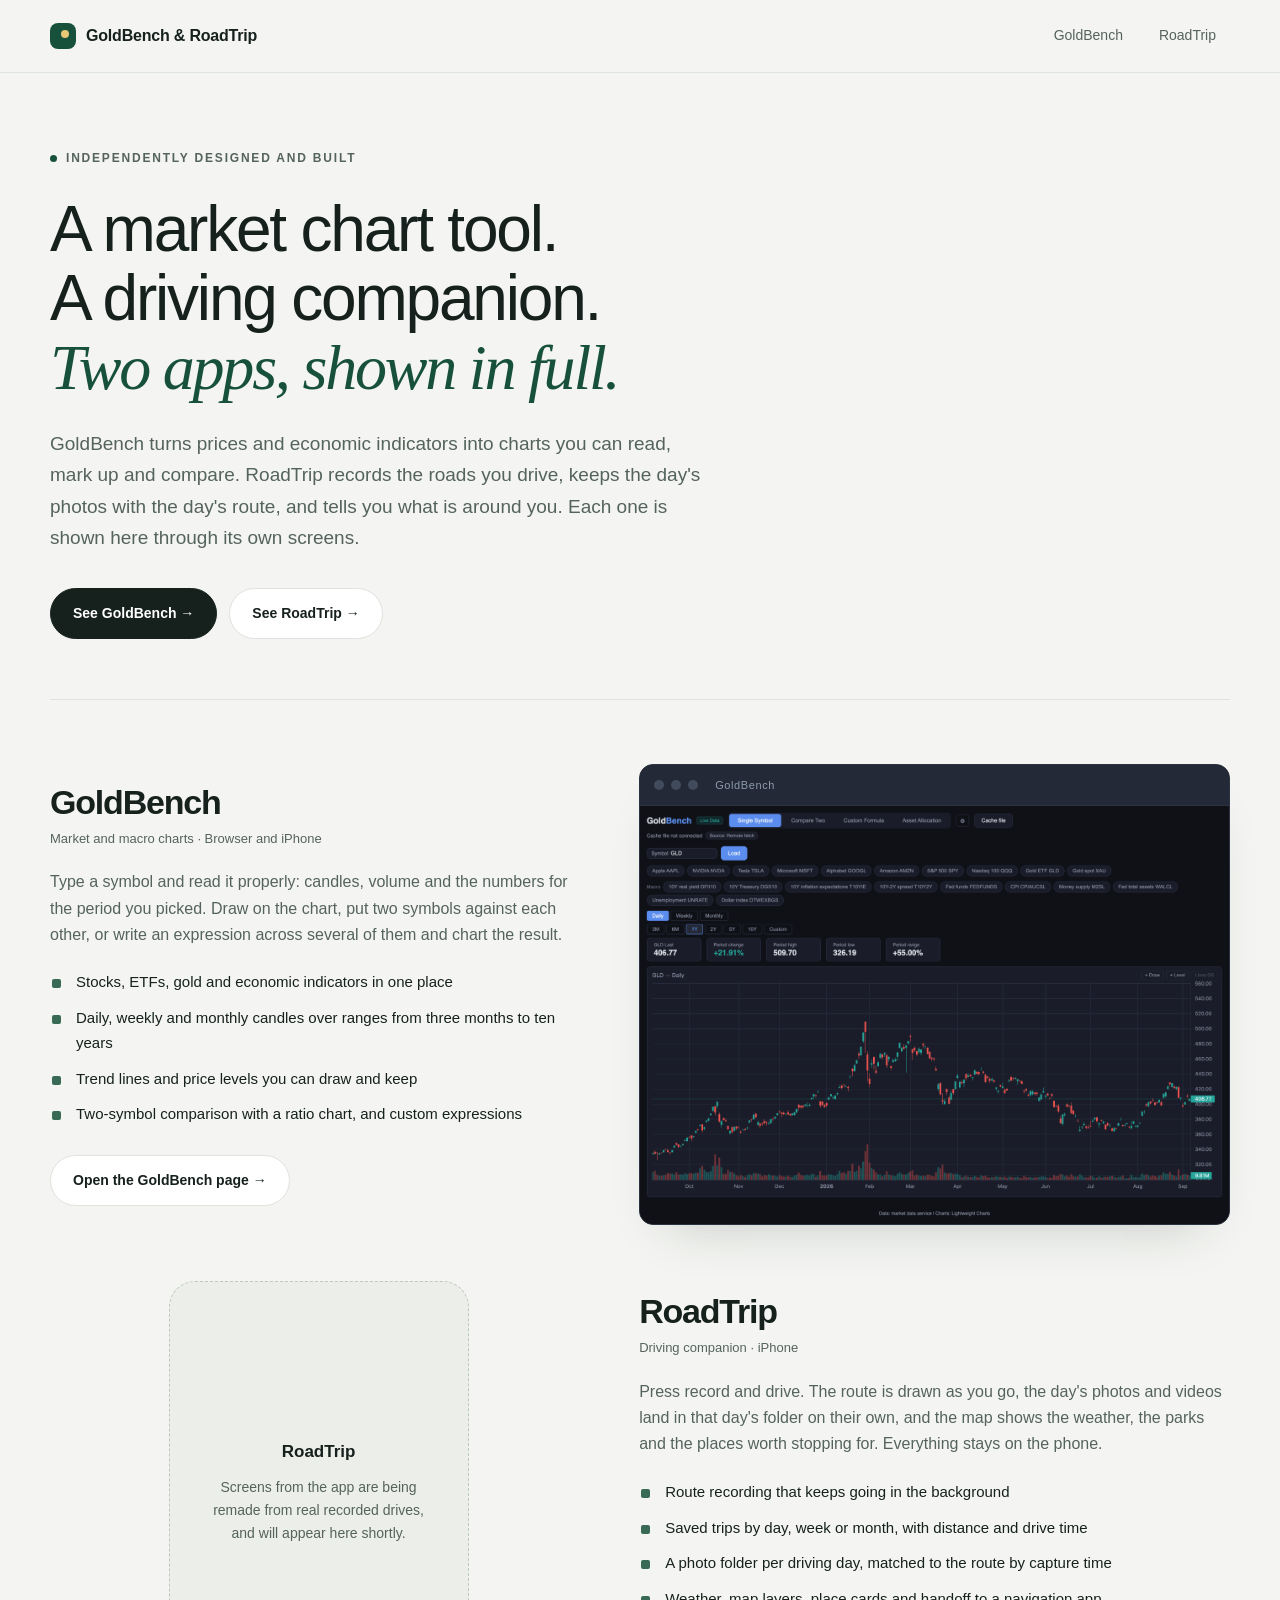
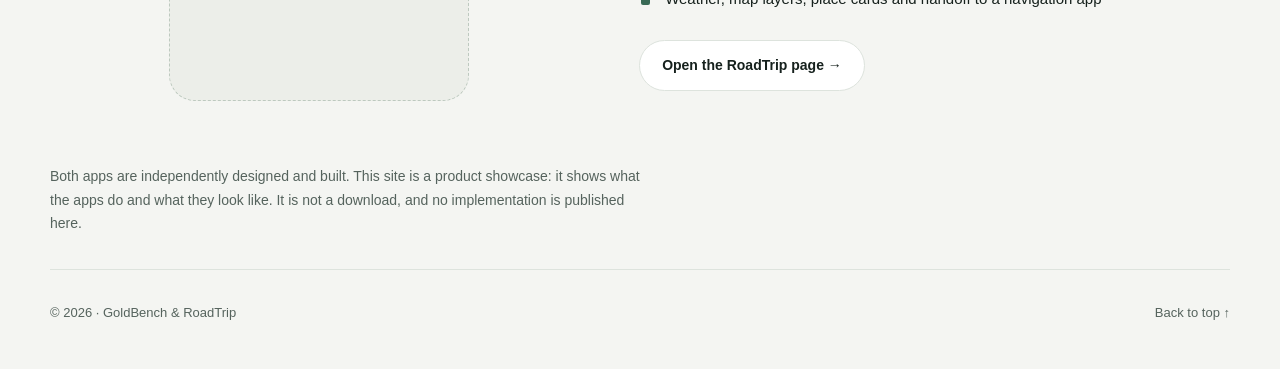
==== index.html @ 709e00e8 "Rebuild the showcase around the two apps Home page plus a page for each app, in English, describing " ====
<!doctype html>
<html lang="en">
<head>
<meta charset="utf-8">
<meta name="viewport" content="width=device-width, initial-scale=1">
<meta name="description" content="GoldBench and RoadTrip: two independently built apps, shown through their own screens.">
<meta name="theme-color" content="#f4f5f2">
<meta http-equiv="Content-Security-Policy" content="default-src 'self'; script-src 'self'; style-src 'self'; img-src 'self'; connect-src 'none'; object-src 'none'; base-uri 'none'; form-action 'none'">
<title>GoldBench &amp; RoadTrip</title>
<link rel="icon" href="favicon.svg" type="image/svg+xml">
<link rel="stylesheet" href="styles.css">
<script src="showcase.js" defer></script>
</head>
<body>
<a class="skip" href="#apps">Skip to the apps</a>
<header class="site-header">
  <div class="wrap">
    <a class="mark" href="index.html"><span class="glyph"></span>GoldBench &amp; RoadTrip</a>
    <nav class="site-nav" aria-label="Apps">
      <a href="goldbench.html">GoldBench</a>
      <a href="roadtrip.html">RoadTrip</a>
    </nav>
  </div>
</header>

<main id="top">
  <section class="hero wrap">
    <p class="eyebrow">Independently designed and built</p>
    <h1>A market chart tool.<br>A driving companion.<br><em>Two apps, shown in full.</em></h1>
    <p class="lede">GoldBench turns prices and economic indicators into charts you can read, mark up and compare. RoadTrip records the roads you drive, keeps the day's photos with the day's route, and tells you what is around you. Each one is shown here through its own screens.</p>
    <div class="hero-links">
      <a class="button dark" href="goldbench.html">See GoldBench →</a>
      <a class="button" href="roadtrip.html">See RoadTrip →</a>
    </div>
  </section>

  <section class="apps wrap" id="apps">
    <article class="app-card">
      <div>
        <h2>GoldBench</h2>
        <p class="app-kind">Market and macro charts · Browser and iPhone</p>
        <p class="body">Type a symbol and read it properly: candles, volume and the numbers for the period you picked. Draw on the chart, put two symbols against each other, or write an expression across several of them and chart the result.</p>
        <ul class="tick">
          <li>Stocks, ETFs, gold and economic indicators in one place</li>
          <li>Daily, weekly and monthly candles over ranges from three months to ten years</li>
          <li>Trend lines and price levels you can draw and keep</li>
          <li>Two-symbol comparison with a ratio chart, and custom expressions</li>
        </ul>
        <a class="button" href="goldbench.html">Open the GoldBench page →</a>
      </div>
      <div class="app-visual">
        <div class="window">
          <div class="window-bar"><span></span><span></span><span></span><span class="title">GoldBench</span></div>
          <img src="assets/goldbench-chart.png" alt="GoldBench showing a year of daily GLD candles with volume and period statistics" width="2800" height="1991" fetchpriority="high">
        </div>
      </div>
    </article>

    <article class="app-card flip">
      <div>
        <h2>RoadTrip</h2>
        <p class="app-kind">Driving companion · iPhone</p>
        <p class="body">Press record and drive. The route is drawn as you go, the day's photos and videos land in that day's folder on their own, and the map shows the weather, the parks and the places worth stopping for. Everything stays on the phone.</p>
        <ul class="tick">
          <li>Route recording that keeps going in the background</li>
          <li>Saved trips by day, week or month, with distance and drive time</li>
          <li>A photo folder per driving day, matched to the route by capture time</li>
          <li>Weather, map layers, place cards and handoff to a navigation app</li>
        </ul>
        <a class="button" href="roadtrip.html">Open the RoadTrip page →</a>
      </div>
      <div class="app-visual">
        <div class="pending">
          <p class="pending-title">RoadTrip</p>
          <p>Screens from the app are being remade from real recorded drives, and will appear here shortly.</p>
        </div>
      </div>
    </article>
  </section>

  <section class="note wrap">
    <p>Both apps are independently designed and built. This site is a product showcase: it shows what the apps do and what they look like. It is not a download, and no implementation is published here.</p>
  </section>
</main>

<footer class="wrap">
  <span>© 2026 · GoldBench &amp; RoadTrip</span>
  <a href="#top">Back to top ↑</a>
</footer>

<dialog id="viewer">
  <div class="viewer">
    <img id="viewer-image" alt="">
    <div class="viewer-bar"><p id="viewer-caption"></p><button id="viewer-close" autofocus>Close ×</button></div>
  </div>
</dialog>
</body>
</html>
---- styles.css ----
:root{
  --paper:#f4f5f2;--panel:#ffffff;--ink:#16211d;--muted:#55635d;--line:#dde3dd;
  --green:#17513b;--gold:#9a7a33;--dark:#12161c;
  --serif:Georgia,'Times New Roman',serif;
  --sans:-apple-system,BlinkMacSystemFont,'Segoe UI',Roboto,Helvetica,Arial,sans-serif;
}
*{box-sizing:border-box}
html{scroll-behavior:smooth;scroll-padding-top:90px}
body{margin:0;background:var(--paper);color:var(--ink);font:16px/1.65 var(--sans);-webkit-font-smoothing:antialiased}
a{color:inherit}
button{font:inherit}
img{max-width:100%;height:auto}
em{font-family:var(--serif);font-style:italic;font-weight:400;color:var(--green)}
a:focus-visible,button:focus-visible,summary:focus-visible{outline:3px solid #2f6fd0;outline-offset:4px}
.wrap{width:min(1180px,calc(100% - 80px));margin-inline:auto}
.skip{position:absolute;left:16px;top:-70px;background:var(--panel);padding:10px 18px;border-radius:8px;z-index:50}
.skip:focus{top:14px}

/* header */
.site-header{position:sticky;top:0;z-index:30;background:#f4f5f2eb;backdrop-filter:blur(10px);border-bottom:1px solid var(--line)}
.site-header .wrap{display:flex;align-items:center;justify-content:space-between;gap:24px;min-height:72px}
.mark{display:flex;align-items:center;gap:10px;text-decoration:none;font-weight:650;letter-spacing:-.2px}
.mark .glyph{width:26px;height:26px;border-radius:8px;background:var(--green);position:relative;flex:none}
.mark .glyph::after{content:"";position:absolute;inset:7px 7px auto auto;width:8px;height:8px;border-radius:50%;background:#e8c877}
.site-nav{display:flex;align-items:center;gap:8px;font-size:14px}
.site-nav a{text-decoration:none;padding:8px 14px;border-radius:99px;color:var(--muted)}
.site-nav a:hover{background:#e7ebe5;color:var(--ink)}
.site-nav a[aria-current="page"]{background:var(--ink);color:#fff}

/* hero */
.hero{padding-block:76px 60px;border-bottom:1px solid var(--line)}
.eyebrow{font-size:12px;font-weight:650;letter-spacing:1.8px;text-transform:uppercase;color:var(--muted);display:flex;align-items:center;gap:9px;margin:0 0 26px}
.eyebrow::before{content:"";width:7px;height:7px;border-radius:50%;background:var(--green);flex:none}
h1{font-size:clamp(40px,5.4vw,64px);line-height:1.08;letter-spacing:-2.2px;font-weight:500;margin:0 0 26px;max-width:19ch}
.lede{font-size:19px;color:var(--muted);max-width:62ch;margin:0}
.hero-links{display:flex;flex-wrap:wrap;gap:12px;margin-top:34px}
.button{display:inline-flex;align-items:center;gap:12px;padding:13px 22px;border-radius:99px;text-decoration:none;font-size:14px;font-weight:600;border:1px solid var(--line);background:var(--panel)}
.button:hover{border-color:#b9c5bb}
.button.dark{background:var(--ink);color:#fff;border-color:var(--ink)}
.button.dark:hover{background:#27352f}

/* app cards on the home page */
.apps{padding-block:64px 30px;display:grid;gap:56px}
.app-card{display:grid;grid-template-columns:minmax(0,1fr) minmax(0,1.1fr);gap:52px;align-items:center}
.app-card .app-visual{display:flex;justify-content:center}
.app-card .phone{max-width:264px}
.app-card.flip .app-visual{order:-1}
.app-card h2{font-size:34px;letter-spacing:-1.2px;line-height:1.15;margin:0 0 6px;font-weight:600}
.app-kind{font-size:13px;color:var(--muted);margin:0 0 20px}
.app-card p.body{color:var(--muted);margin:0 0 22px}
.tick{list-style:none;padding:0;margin:0 0 28px;display:grid;gap:11px}
.tick li{position:relative;padding-left:26px;font-size:15px}
.tick li::before{content:"";position:absolute;left:2px;top:9px;width:9px;height:9px;border-radius:2px;background:var(--green);opacity:.85}

/* frames */
.window{background:#1b1f27;border:1px solid #2b3340;border-radius:14px;overflow:hidden;box-shadow:0 26px 50px -30px #1b2a2440}
.window-bar{display:flex;align-items:center;gap:7px;padding:11px 14px;background:#232936;border-bottom:1px solid #2b3340}
.window-bar span{width:10px;height:10px;border-radius:50%;background:#414b5c}
.window-bar .title{margin-left:10px;width:auto;height:auto;border-radius:0;background:none;color:#8e9bad;font-size:11px;letter-spacing:.6px}
.window img{display:block;width:100%}
.shot{border:0;padding:0;background:none;display:block;width:100%;cursor:zoom-in;text-align:left}
.phone{width:100%;max-width:290px;border:8px solid #1e2422;border-radius:40px;overflow:hidden;background:#1e2422;box-shadow:0 24px 44px -26px #16211d59;line-height:0}
.phone img{display:block;width:100%}

/* app page sections */
.page-head{padding-block:66px 44px;border-bottom:1px solid var(--line)}
.page-head h1{max-width:20ch}
.meta-row{display:flex;flex-wrap:wrap;gap:8px;margin-top:26px}
.meta-row span{font-size:12.5px;border:1px solid var(--line);background:var(--panel);border-radius:99px;padding:6px 13px;color:var(--muted)}
.feature{padding-block:62px;border-bottom:1px solid var(--line);display:grid;gap:40px}
.feature-head{display:grid;grid-template-columns:minmax(0,7fr) minmax(0,5fr);gap:44px;align-items:start}
.feature-num{font-size:12px;letter-spacing:1.6px;color:var(--muted);margin:0 0 12px}
.feature h2{font-size:30px;line-height:1.2;letter-spacing:-1px;margin:0;font-weight:600;max-width:18ch}
.feature-head p{margin:0;color:var(--muted)}
.caption{font-size:13px;color:var(--muted);margin:14px 0 0}
.phone-row{display:flex;flex-wrap:wrap;gap:28px;align-items:flex-start}
.phone-item{width:min(290px,100%)}
.phone-item .caption{margin-top:12px}

/* steps */
.steps{padding-block:62px;border-bottom:1px solid var(--line)}
.steps h2{font-size:30px;letter-spacing:-1px;margin:0 0 34px;font-weight:600}
.steps ol{list-style:none;counter-reset:step;padding:0;margin:0;display:grid;gap:2px;grid-template-columns:repeat(auto-fit,minmax(255px,1fr))}
.steps li{counter-increment:step;background:var(--panel);border:1px solid var(--line);padding:24px;display:grid;gap:8px;align-content:start}
.steps li::before{content:counter(step,decimal-leading-zero);font-size:12px;letter-spacing:1.4px;color:var(--green);font-weight:700}
.steps strong{font-weight:600}
.steps span{color:var(--muted);font-size:14.5px}

.note{padding-block:34px;color:var(--muted);font-size:14px;border-bottom:1px solid var(--line)}
.note p{margin:0;max-width:78ch}
footer{padding-block:32px 46px;display:flex;flex-wrap:wrap;gap:14px;justify-content:space-between;color:var(--muted);font-size:13px}
footer a{text-decoration:none}
footer a:hover{text-decoration:underline}

/* lightbox */
dialog{border:0;padding:0;background:none;max-width:96vw;max-height:96vh}
dialog::backdrop{background:#0d1512e6}
.viewer{display:grid;gap:14px;justify-items:center}
.viewer img{max-height:82vh;width:auto;border-radius:10px;background:#12161c}
.viewer-bar{display:flex;align-items:center;gap:18px;color:#e7ece8;font-size:13px}
.viewer-bar button{background:#ffffff1f;border:1px solid #ffffff3d;color:#fff;border-radius:99px;padding:7px 15px;cursor:pointer;font-size:13px}

@media (max-width:980px){
  .wrap{width:calc(100% - 44px)}
  .app-card,.feature-head{grid-template-columns:1fr;gap:30px}
  .app-card.flip .app-visual{order:0}
  h1{letter-spacing:-1.6px}
  .hero{padding-block:56px 44px}
}
@media (max-width:560px){
  .site-nav a{padding:7px 10px}
  .feature{padding-block:44px}
  .phone-row{gap:22px;justify-content:center}
}
@media (prefers-reduced-motion:reduce){html{scroll-behavior:auto}}
@media print{
  .site-header,.hero-links,dialog{display:none}
  body{background:#fff}
  .feature,.steps{break-inside:avoid}
}

/* compact feature grid for the parts without a screen of their own */
.grid-section{padding-block:62px;border-bottom:1px solid var(--line)}
.grid-section h2{font-size:30px;letter-spacing:-1px;margin:0 0 10px;font-weight:600}
.grid-section .lede{margin-bottom:34px}
.cards{display:grid;gap:2px;grid-template-columns:repeat(auto-fit,minmax(268px,1fr))}
.cards article{background:var(--panel);border:1px solid var(--line);padding:24px}
.cards h3{font-size:16.5px;margin:0 0 8px;font-weight:600}
.cards p{margin:0;color:var(--muted);font-size:14.5px}
.cards ul{margin:10px 0 0;padding-left:18px;color:var(--muted);font-size:14.5px}
.cards li{margin-block:4px}

/* placeholder while a set of screens is being remade */
.pending{width:min(300px,100%);border:1px dashed #bdc9bf;border-radius:26px;background:#eceee9;padding:44px 30px;text-align:center;color:var(--muted);font-size:14px;display:grid;gap:10px;align-content:center;min-height:420px}
.pending-title{font-size:17px;font-weight:600;color:var(--ink);margin:0}
.pending p{margin:0}
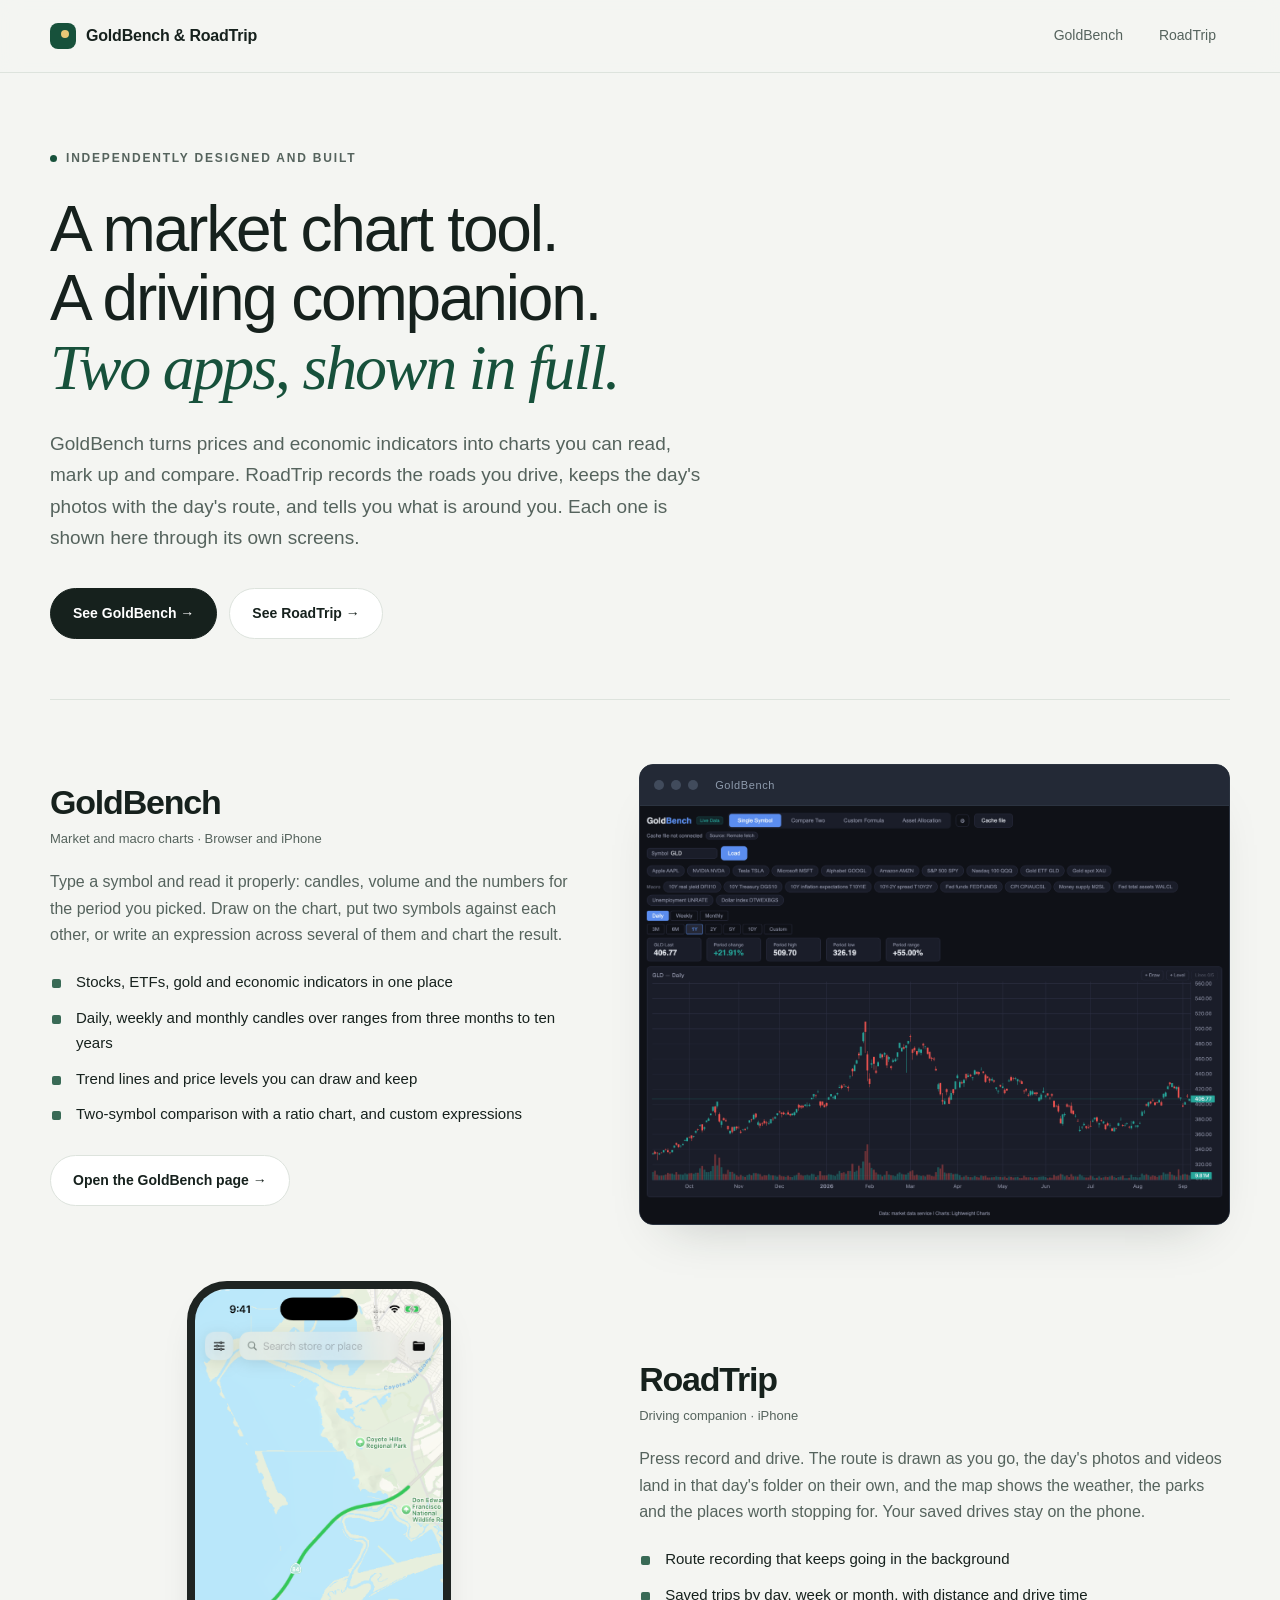
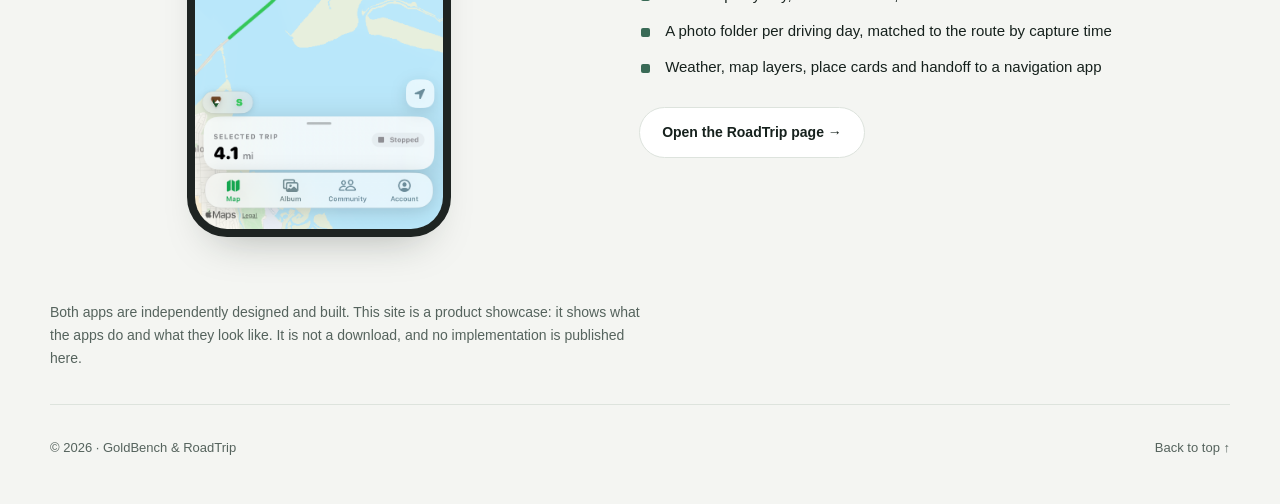
==== commit b37df9a0: "Show screened historical RoadTrip routes and saved trips" ====
--- a/index.html
+++ b/index.html
@@ -60,7 +60,7 @@
       <div>
         <h2>RoadTrip</h2>
         <p class="app-kind">Driving companion · iPhone</p>
-        <p class="body">Press record and drive. The route is drawn as you go, the day's photos and videos land in that day's folder on their own, and the map shows the weather, the parks and the places worth stopping for. Everything stays on the phone.</p>
+        <p class="body">Press record and drive. The route is drawn as you go, the day's photos and videos land in that day's folder on their own, and the map shows the weather, the parks and the places worth stopping for. Your saved drives stay on the phone.</p>
         <ul class="tick">
           <li>Route recording that keeps going in the background</li>
           <li>Saved trips by day, week or month, with distance and drive time</li>
@@ -70,10 +70,9 @@
         <a class="button" href="roadtrip.html">Open the RoadTrip page →</a>
       </div>
       <div class="app-visual">
-        <div class="pending">
-          <p class="pending-title">RoadTrip</p>
-          <p>Screens from the app are being remade from real recorded drives, and will appear here shortly.</p>
-        </div>
+        <button class="shot phone" data-image="assets/roadtrip-route.png" data-caption="RoadTrip — a screened excerpt from recorded GPS history. Private trip endpoints are omitted; the route coordinates are not simulated." aria-label="Enlarge the RoadTrip historical route">
+          <img src="assets/roadtrip-route.png" alt="RoadTrip displaying an actual recorded cross-bay road segment with its summary card collapsed" width="1206" height="2622" loading="lazy">
+        </button>
       </div>
     </article>
   </section>
--- a/styles.css
+++ b/styles.css
@@ -74,7 +74,7 @@
 .feature-head p{margin:0;color:var(--muted)}
 .caption{font-size:13px;color:var(--muted);margin:14px 0 0}
 .phone-row{display:flex;flex-wrap:wrap;gap:28px;align-items:flex-start}
-.phone-item{width:min(290px,100%)}
+.phone-item{margin:0;width:min(290px,100%)}
 .phone-item .caption{margin-top:12px}
 
 /* steps */
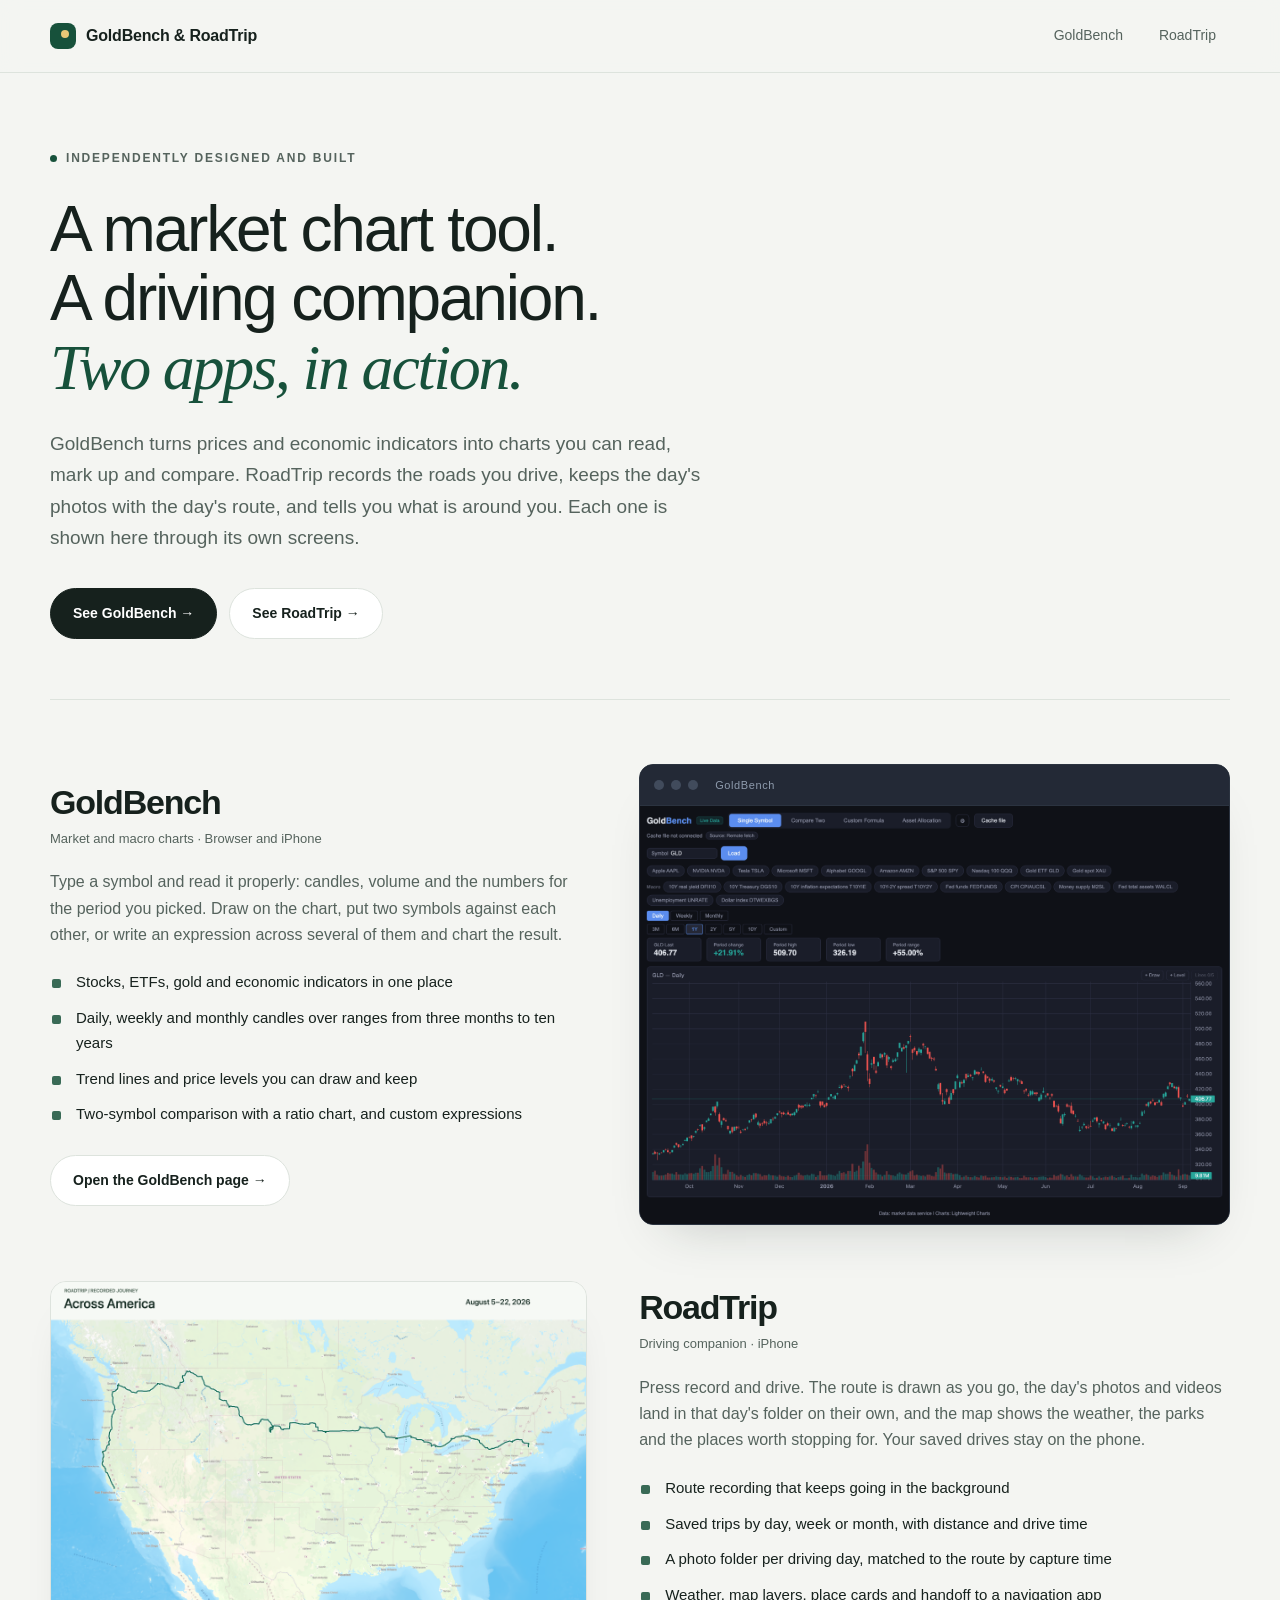
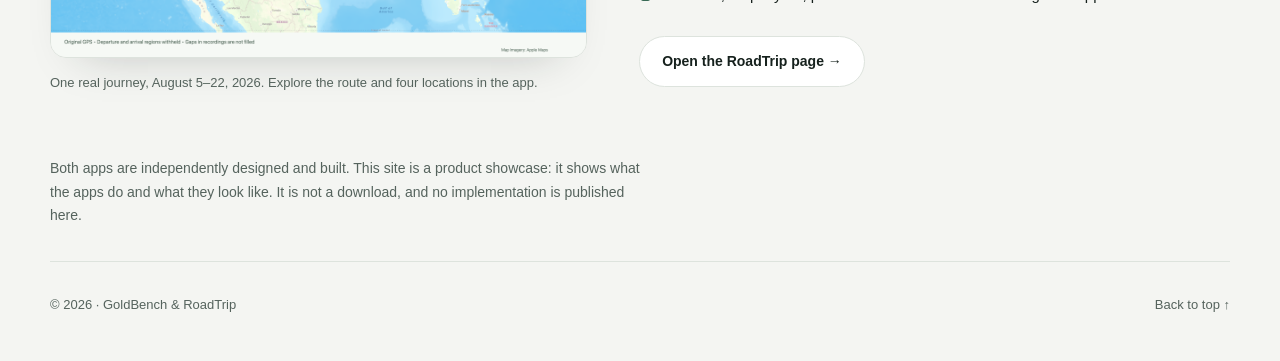
==== commit 7ffa4a5d: "Show the real August cross-country journey with private endpoints withheld" ====
--- a/index.html
+++ b/index.html
@@ -26,7 +26,7 @@
 <main id="top">
   <section class="hero wrap">
     <p class="eyebrow">Independently designed and built</p>
-    <h1>A market chart tool.<br>A driving companion.<br><em>Two apps, shown in full.</em></h1>
+    <h1>A market chart tool.<br>A driving companion.<br><em>Two apps, in action.</em></h1>
     <p class="lede">GoldBench turns prices and economic indicators into charts you can read, mark up and compare. RoadTrip records the roads you drive, keeps the day's photos with the day's route, and tells you what is around you. Each one is shown here through its own screens.</p>
     <div class="hero-links">
       <a class="button dark" href="goldbench.html">See GoldBench →</a>
@@ -70,9 +70,12 @@
         <a class="button" href="roadtrip.html">Open the RoadTrip page →</a>
       </div>
       <div class="app-visual">
-        <button class="shot phone" data-image="assets/roadtrip-route.png" data-caption="RoadTrip — a screened excerpt from recorded GPS history. Private trip endpoints are omitted; the route coordinates are not simulated." aria-label="Enlarge the RoadTrip historical route">
-          <img src="assets/roadtrip-route.png" alt="RoadTrip displaying an actual recorded cross-bay road segment with its summary card collapsed" width="1206" height="2622" loading="lazy">
-        </button>
+        <figure class="journey-preview">
+          <button class="shot route-overview" data-image="assets/roadtrip-across-america.png" data-caption="Across America, August 5–22, 2026. An overview drawn from the actual recorded journey, with departure and arrival regions withheld." aria-label="Enlarge the recorded cross-country journey">
+            <img src="assets/roadtrip-across-america.png" alt="The recorded cross-country journey through the Pacific Northwest, Glacier, South Dakota, the Great Lakes and the Northeast" width="2400" height="1680" loading="lazy">
+          </button>
+          <figcaption class="caption">One real journey, August 5–22, 2026. Explore the route and four locations in the app.</figcaption>
+        </figure>
       </div>
     </article>
   </section>
--- a/styles.css
+++ b/styles.css
@@ -130,7 +130,20 @@
 .cards ul{margin:10px 0 0;padding-left:18px;color:var(--muted);font-size:14.5px}
 .cards li{margin-block:4px}
 
-/* placeholder while a set of screens is being remade */
-.pending{width:min(300px,100%);border:1px dashed #bdc9bf;border-radius:26px;background:#eceee9;padding:44px 30px;text-align:center;color:var(--muted);font-size:14px;display:grid;gap:10px;align-content:center;min-height:420px}
-.pending-title{font-size:17px;font-weight:600;color:var(--ink);margin:0}
-.pending p{margin:0}
+/* recorded journey */
+.journey-preview,.journey-map{margin:0;width:100%}
+.route-overview{border:1px solid var(--line);border-radius:16px;overflow:hidden;box-shadow:0 24px 44px -30px #16211d40}
+.route-overview img{display:block;width:100%}
+.journey-section{padding-block:56px 64px;border-bottom:1px solid var(--line)}
+.journey-heading{display:grid;grid-template-columns:1fr 1fr;gap:44px;align-items:end;margin-bottom:30px}
+.journey-heading .eyebrow{margin-bottom:16px}
+.journey-heading h2{font-size:clamp(30px,3.5vw,42px);line-height:1.12;letter-spacing:-1.2px;margin:0;font-weight:500}
+.journey-heading .lede{font-size:17px}
+.gallery-heading{margin-top:56px}
+.destination-grid{display:grid;grid-template-columns:repeat(4,minmax(0,1fr));gap:24px;align-items:start}
+.destination{margin:0;min-width:0}
+.destination h3{font-size:17px;line-height:1.3;margin:0 0 6px;min-height:44px}
+.destination-date{font-size:12px;color:var(--muted);margin:0 0 18px}
+.destination .phone{max-width:none;border-width:6px;border-radius:34px}
+@media(max-width:980px){.destination-grid{grid-template-columns:repeat(2,minmax(0,1fr));gap:32px}.destination{width:100%;max-width:320px;justify-self:center}.journey-heading{grid-template-columns:1fr;gap:22px}.destination h3{min-height:0}}
+@media(max-width:560px){.journey-section{padding-block:40px}.destination-grid{grid-template-columns:1fr}.gallery-heading{margin-top:40px}}
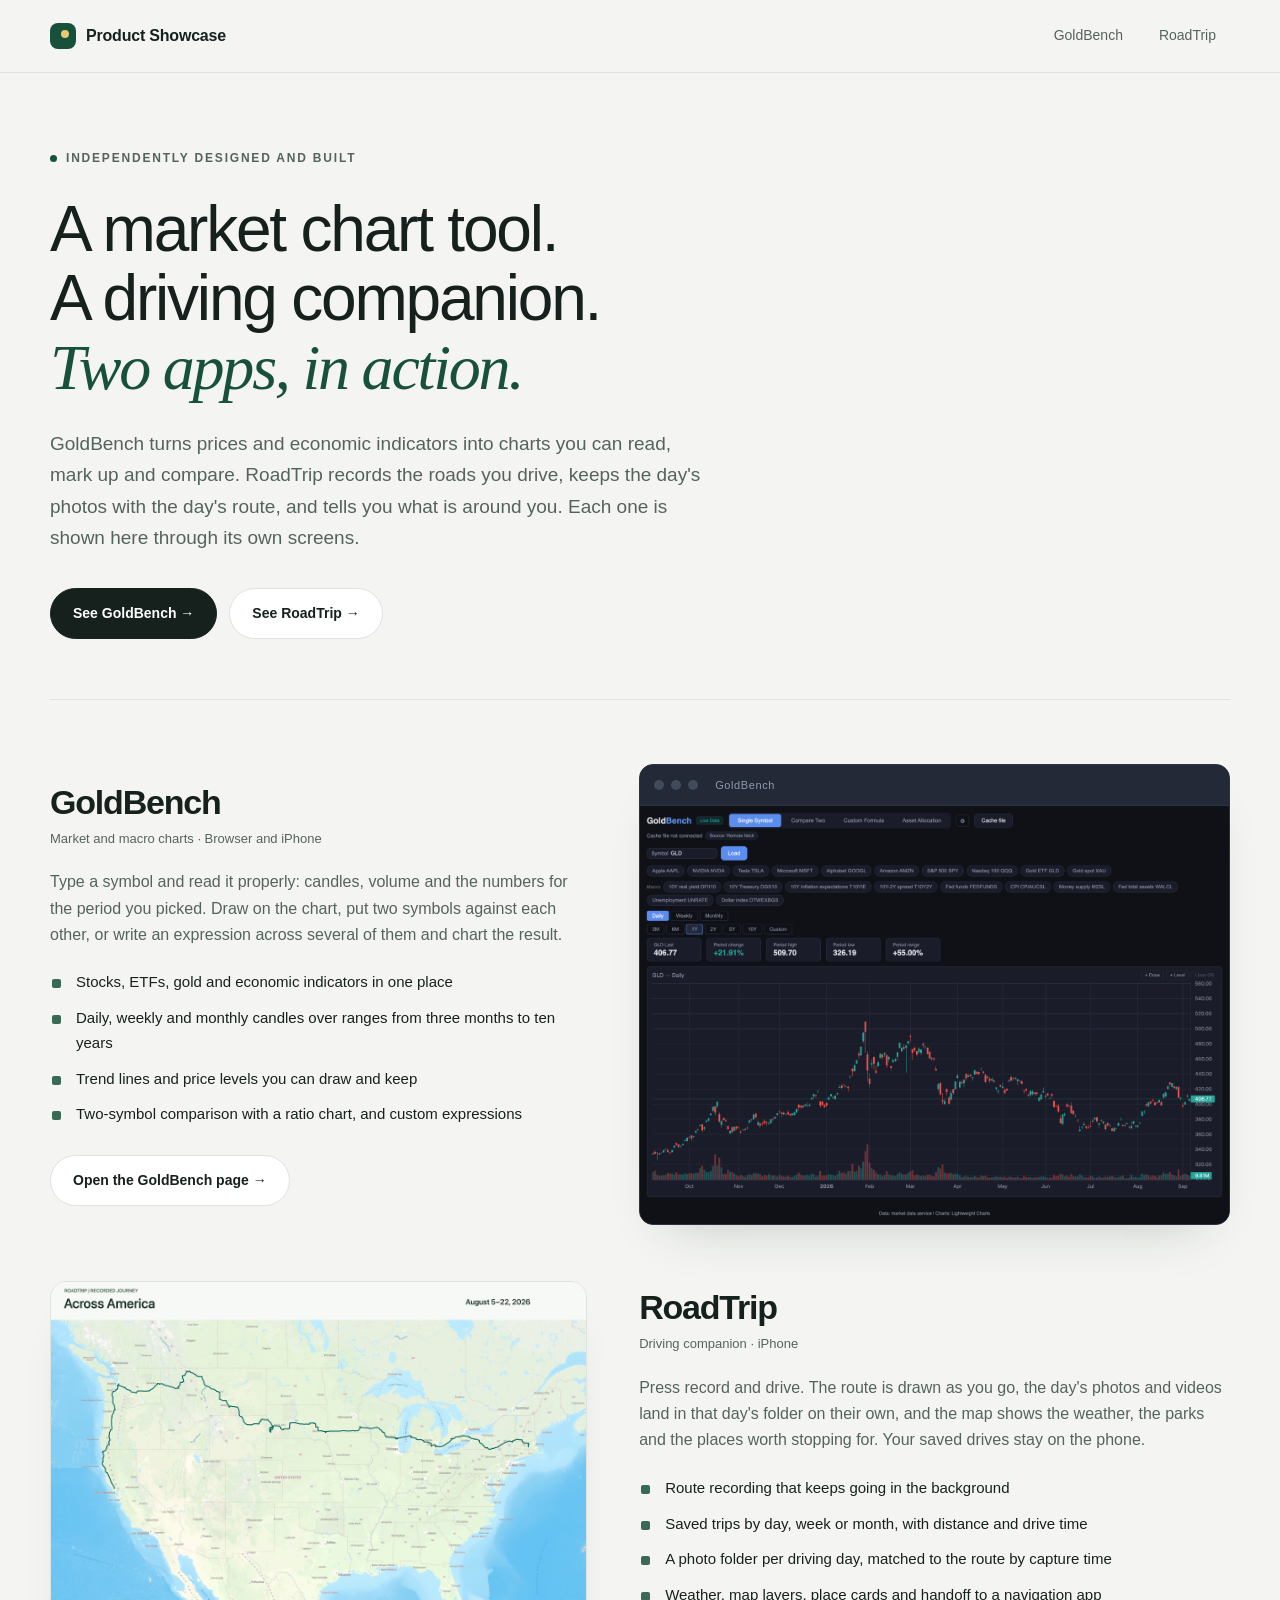
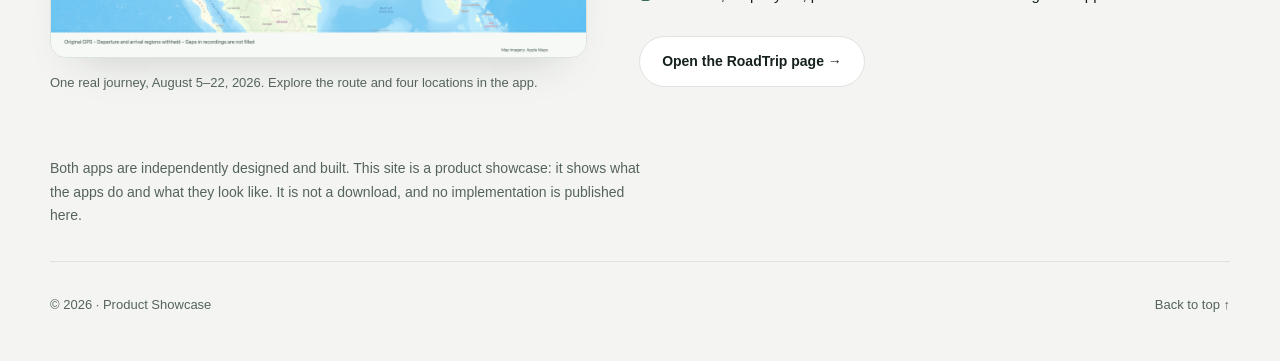
==== commit 4c5ab9ba: "Rename the portfolio site to Product Showcase" ====
--- a/index.html
+++ b/index.html
@@ -6,7 +6,7 @@
 <meta name="description" content="GoldBench and RoadTrip: two independently built apps, shown through their own screens.">
 <meta name="theme-color" content="#f4f5f2">
 <meta http-equiv="Content-Security-Policy" content="default-src 'self'; script-src 'self'; style-src 'self'; img-src 'self'; connect-src 'none'; object-src 'none'; base-uri 'none'; form-action 'none'">
-<title>GoldBench &amp; RoadTrip</title>
+<title>Product Showcase</title>
 <link rel="icon" href="favicon.svg" type="image/svg+xml">
 <link rel="stylesheet" href="styles.css">
 <script src="showcase.js" defer></script>
@@ -15,7 +15,7 @@
 <a class="skip" href="#apps">Skip to the apps</a>
 <header class="site-header">
   <div class="wrap">
-    <a class="mark" href="index.html"><span class="glyph"></span>GoldBench &amp; RoadTrip</a>
+    <a class="mark" href="index.html"><span class="glyph"></span>Product Showcase</a>
     <nav class="site-nav" aria-label="Apps">
       <a href="goldbench.html">GoldBench</a>
       <a href="roadtrip.html">RoadTrip</a>
@@ -86,7 +86,7 @@
 </main>
 
 <footer class="wrap">
-  <span>© 2026 · GoldBench &amp; RoadTrip</span>
+  <span>© 2026 · Product Showcase</span>
   <a href="#top">Back to top ↑</a>
 </footer>
 
